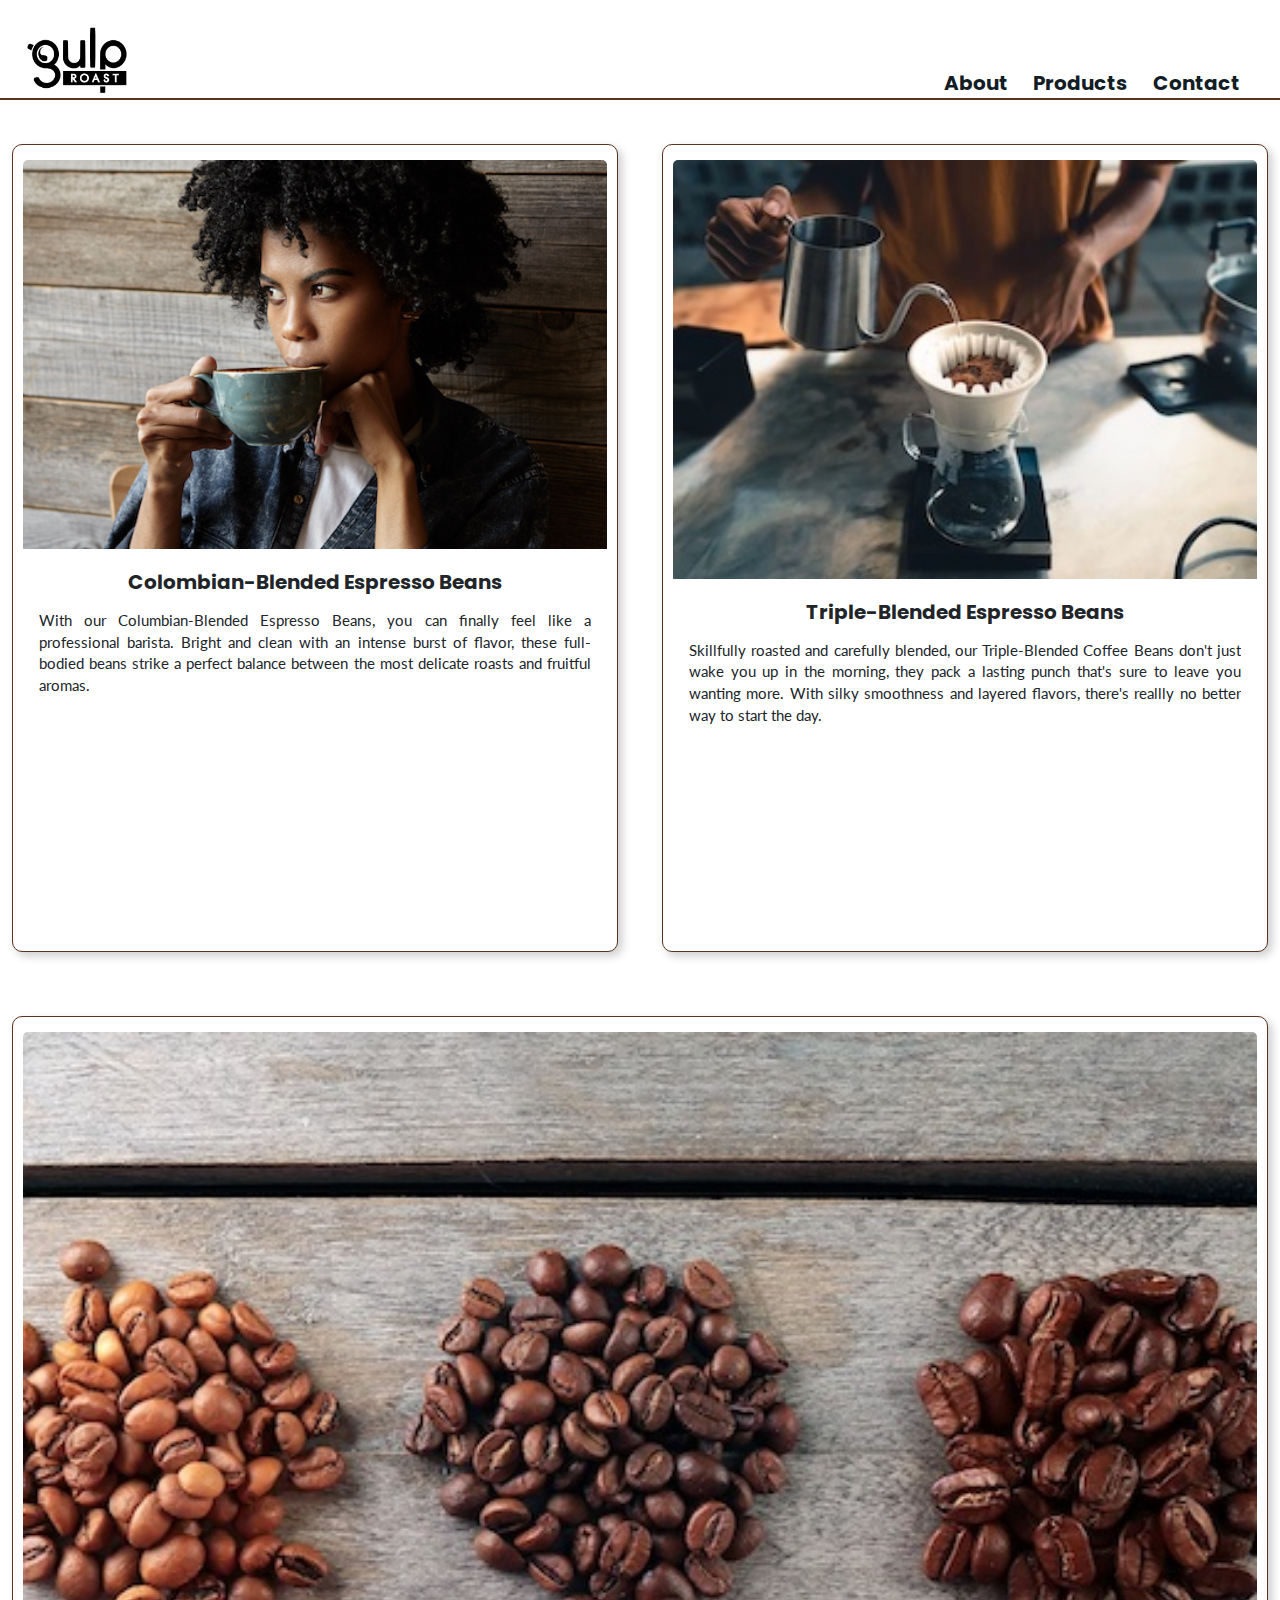
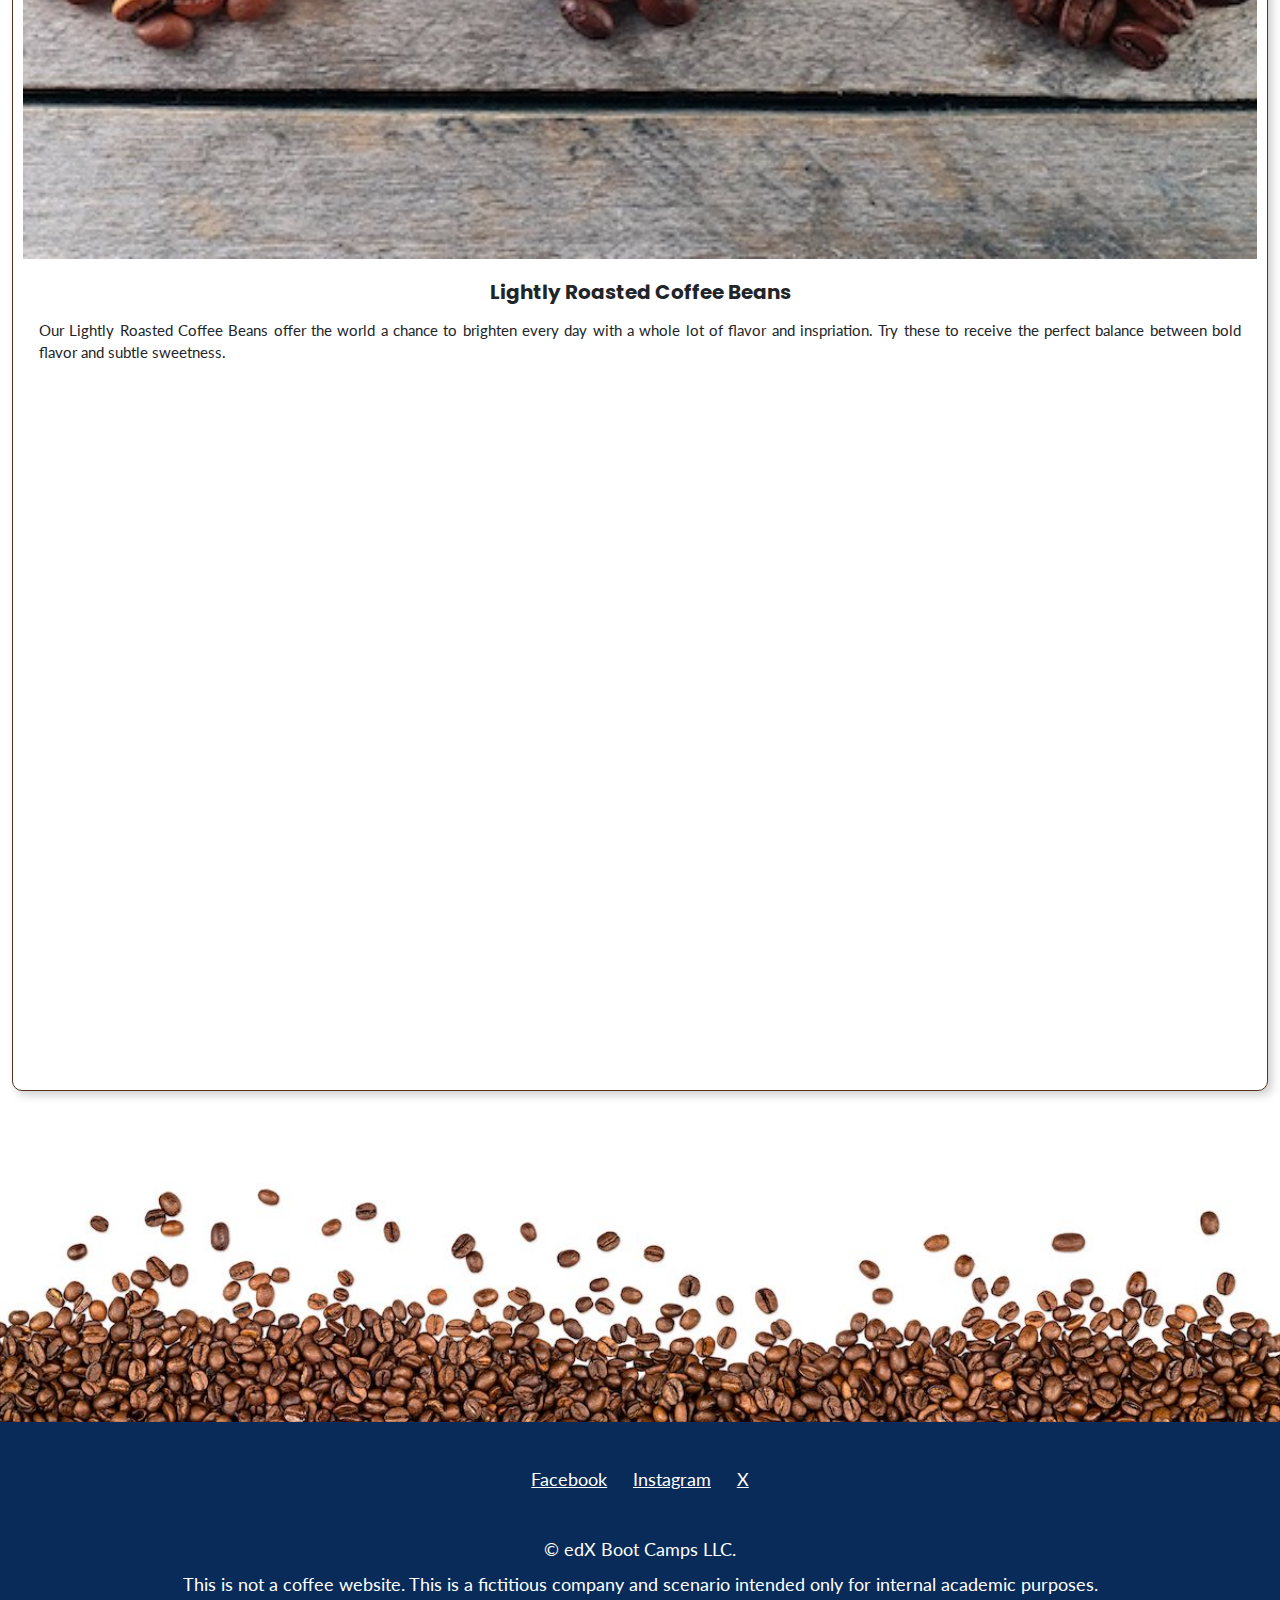
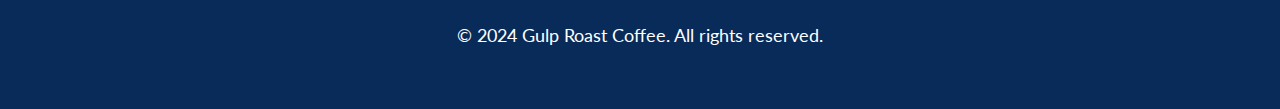
==== products.html @ be981de5 "Add files via upload" ====
<!DOCTYPE html>
<html lang="en">

<head>
	<meta charset="utf-8">
	<meta name="viewport" content="width=device-width, initial-scale=1">
	<!-- bootstrap -->
	<link href="https://cdn.jsdelivr.net/npm/bootstrap@5.3.3/dist/css/bootstrap.min.css" rel="stylesheet"
		integrity="sha384-QWTKZyjpPEjISv5WaRU9OFeRpok6YctnYmDr5pNlyT2bRjXh0JMhjY6hW+ALEwIH" crossorigin="anonymous">

	<link rel="stylesheet" href="products.css">
	<link rel="stylesheet" href="index.css">
	<link rel="stylesheet" href="about.css">
	<link rel="stylesheet" href="contact.css">

	<!-- Poppins font -->
	<link rel="preconnect" href="https://fonts.googleapis.com">
	<link rel="preconnect" href="https://fonts.gstatic.com" crossorigin>
	<link
		href="https://fonts.googleapis.com/css2?family=Poppins:ital,wght@0,100;0,200;0,300;0,400;0,500;0,600;0,700;0,800;0,900;1,100;1,200;1,300;1,400;1,500;1,600;1,700;1,800;1,900&display=swap"
		rel="stylesheet">

	<!-- Lato font -->
	<link rel="preconnect" href="https://fonts.googleapis.com">
	<link rel="preconnect" href="https://fonts.gstatic.com" crossorigin>
	<link
		href="https://fonts.googleapis.com/css2?family=Lato:ital,wght@0,100;0,300;0,400;0,700;0,900;1,100;1,300;1,400;1,700;1,900&display=swap"
		rel="stylesheet">

	<title>Gulp Roast Coffee Products</title>
</head>

<header>
	<div class="navbar">

		<!-- header logo -->
		<div id="logo">
			<a href="index.html">
				<img src="images/gulp-logo-dark.jpg" alt="gulp-roast-coffee-dark-logo">
			</a>
		</div>

		<!-- header navigation -->
		<nav>
			<ul class="nav-links">
				<li><a href="about.html">About</a></li>
				<li><a href="products.html">Products</a></li>
				<li><a href="contact.html">Contact</a></li>
			</ul>
		</nav>
	</div>
</header>


<body>
	<!-- body content -->
	<!-- grid -->
	<div class="row row-cols-1 row-cols-md-3 g-4">

		<!-- Product Card 1 -->
		<div class="col">
			<div class="card">
				<img src="images/gulp-drinking-coffee.jpg" class="card-img-top"
					alt="woman drinking coffee from a white mug">
				<div class="card-body">
					<h5 class="card-title">Colombian-Blended Espresso Beans</h5>
					<p></p>
					<p class="card-text">With our Columbian-Blended Espresso Beans, you can finally feel like a
						professional barista. Bright and clean with an intense burst of flavor, these full-bodied beans
						strike a
						perfect balance between the most delicate roasts and fruitful aromas.</p>
				</div>
			</div>
		</div>

		<!-- Product Card 2 -->
		<div class="col">
			<div class="card">
				<img src="images/gulp-pouring-coffee-horizontal-sm.jpg" class="card-img-top"
					alt="pouring water from a gooseneck kettle into a pourover top with a glass base">
				<div class="card-body">
					<h5 class="card-title">Triple-Blended Espresso Beans</h5>
					<p></p>
					<p class="card-text">Skillfully roasted and carefully blended, our Triple-Blended Coffee Beans don't
						just wake you up in the morning, they pack a lasting punch that's sure to leave you wanting
						more. With silky smoothness and layered flavors, there's reallly no better way to start the day.
					</p>
				</div>
			</div>
		</div>

		<!-- Product Card 3 -->
		<div class="col">
			<div class="card">
				<img src="images/gulp-coffee-beans.jpg" class="card-img-top"
					alt="three small piles of coffee beans on a wood background">
				<div class="card-body">
					<h5 class="card-title">Lightly Roasted Coffee Beans</h5>
					<p></p>
					<p class="card-text">Our Lightly Roasted Coffee Beans offer the world a chance to brighten every day
						with a whole lot of flavor and inspriation. Try these to receive the perfect balance between
						bold flavor and subtle sweetness.</p>
				</div>
			</div>
		</div>
	</div>

	<!-- footer -->
	<!-- coffee beans -->
	<footer>
		<div class="footer-beans">
			<img src="images/gulp-bottom-beans.jpg" alt="gulp-bottom-beans">
		</div>

		<!-- blue footer box -->
		<div class="blue-footer">

			<!-- social links -->
			<div id="footer-links">
				<a href="facebook.com">Facebook</a>
				<a href="instagram.com">Instagram</a>
				<a href="x.com">X</a>
			</div>
			&nbsp;
			<!--disclaimer in footer-->
			<div class="footer-disclaimer">
				<p>© edX Boot Camps LLC. <br>
					This is not a coffee website. This is a fictitious company and scenario intended only
					for internal academic purposes.</p>
			</div>

			<!-- copyright -->
			<div class="copyright-text">
				<p>© 2024 Gulp Roast Coffee. All rights reserved.</p>
			</div>
		</div>
	</footer>

</body>

</html>
---- products.css ----
body {
	box-sizing: border-box;
	margin: 0;
	padding: 0;
}

/* Header */
header {
	width: 100%;
	height: 100px;
	border-bottom: 2px solid #59331d;
	background-color: #ffffff;
	display: block;
	overflow: hidden;
}

.navbar {
	width: 100%;
	display: flex;
}

#logo {
	float: left;
	padding-left: 20px;
	padding-bottom: 50px;
}

#logo img {
	width: 114.19px;
	height: 80.183px;
}

nav {
	float: right;
}

.nav-links {
	list-style-type: none;
	margin-top: 10px;
	margin-right: 20px;
}

.nav-links li {
	display: inline-block;
	margin-right: 20px;
}

.nav-links li a {
	font-family: "Poppins", sans-serif;
	font-weight: bold;
	font-size: 20px;
	color: #131d26;
	text-decoration: none;
	padding: 50px 0;
	display: inline-block;
}

.nav-links li a:hover {
	color: #082b59;
}


/* Body Content */

h1,
h5 {
	font-family: "Poppins", sans-serif;
	font-size: 700;
	font-weight: bold;
}

.row {
	display: flex;
	justify-content: space-between;
	gap: 20px;
	flex-wrap: wrap;
	width: auto;
	margin: 0 auto;
}

.col {
	flex: 1 1 calc(30% - 20px);
	box-sizing: border-box;
}

.card {
	width: 100%;
	min-height: 400px;
	height: auto;
	aspect-ratio: 3 / 4;
	border: 1px solid #59331d;
	box-shadow: 4px 4px 10px rgba(0, 0, 0, 0.2);
	display: flex;
	flex-direction: column;
	align-items: center;
	justify-content: space-between;
	padding: 10px;
	border-radius: 10px;
	margin-top: 20px;
}

.card-img-top {
	height: auto;
	width: 100%;
	object-fit: cover;
	margin: 5px auto;
}

.card img {
	width: 100%;
	height: auto;
}

.card-title {
	font-size: 20px;
	text-align: center;
}

.card-text {
	font-family: "Lato", sans-serif;
	font-weight: 400;
	font-size: 14.5px;
	text-align: justify;
	overflow: hidden;
	line-height: 1.5;
	position: relative;
}

/* Footer */
footer {
	max-width: auto;
	height: 100px;
}

.footer-beans img {
	width: 100%;
	padding-top: 75px;
}

.blue-footer {
	background-color: #082b59;
	padding: 40px;
	width: auto;
	line-height: 35px;
}

.footer-disclaimer {
	text-align: center;
}

.footer-disclaimer p {
	font-family: "Lato", sans-serif;
	font-weight: 400;
	color: white;
}

#footer-links {
	text-align: center;
	word-spacing: 20px;
}

#footer-links a {
	font-family: "Lato", sans-serif;
	font-weight: 400;
	color: white;
}

.copyright-text {
	color: white;
}

.copyright-text p {
	font-family: "Lato", sans-serif;
	font-weight: 400;
	text-align: center;
}


/* Smartphone styles */
@media (max-width: 767px) {
	body {
		font-size: 14px;
	}
}

/* Tablet styles */
@media (min-width: 768px) and (max-width: 1024px) {
	body {
		font-size: 16px;
	}
}

/* Small desktop styles */
@media (min-width: 1025px) and (max-width: 1366px) {
	body {
		font-size: 18px;
	}
}

/* Medium to large desktop styles */
@media (min-width: 1367px) and (max-width: 1920px) {
	body {
		font-size: 20px;
	}
}
---- index.css ----
body {
	box-sizing: border-box;
	margin: 0;
	padding: 0;
}

/* Header */
header {
	width: 100%;
	height: 100px;
	border-bottom: 2px solid #59331d;
	background-color: #ffffff;
	display: block;
	overflow: hidden;
}

.navbar {
	width: 100%;
	display: flex;
}

#logo {
	float: left;
	padding-left: 20px;
	padding-bottom: 50px;
}

#logo img {
	width: 114.19px;
	height: 80.183px;
}

nav {
	float: right;
}

.nav-links {
	list-style-type: none;
	margin-top: 10px;
	margin-right: 20px;
}

.nav-links li {
	display: inline-block;
	margin-right: 20px;
}

.nav-links li a {
	font-family: "Poppins", sans-serif;
	font-weight: bold;
	font-size: 20px;
	color: #131d26;
	text-decoration: none;
	padding: 50px 0;
	display: inline-block;
}

.nav-links li a:hover {
	color: #082b59;
}

/* Body Content */

section.copy {
	display: block;
	padding: 20px;
}

.hero-image {
	width: 100%;
	margin: 20px;
}

.hero-image img {
	width: 100%;
	border-radius: 10px;
}

/* Text Block */

.flex-container {
	display: flex;
	justify-content: left;
	padding-left: 20px;
	width: 100%;
}

#text-block {
	display: fit;
	padding-left: 20px;
}

#text-block p {
	font-family: "Lato", sans-serif;
	font-size: larger;
	font-weight: 400;
	line-height: 2.5;
}

#text-block button {
	background-color: rgba(217, 133, 85, 0.5);
	color: white;
	justify-content: center;
	text-align: center;
	border-color: #59331d;
	border-radius: 10px;
	padding: 5px 15px;
	font-family: "Poppins", sans-serif;
	font-size: medium;
}

button a {
	color: #59331d;
	text-decoration: none;
}

/* Footer */
footer {
	max-width: auto;
	height: 100px;
}

.footer-beans img {
	width: 100%;
	padding-top: 75px;
}

.blue-footer {
	background-color: #082b59;
	padding: 40px;
	width: auto;
	line-height: 35px;
}

.footer-disclaimer {
	text-align: center;
}

.footer-disclaimer p {
	font-family: "Lato", sans-serif;
	font-weight: 400;
	color: white;
}

#footer-links {
	text-align: center;
	word-spacing: 20px;
}

#footer-links a {
	font-family: "Lato", sans-serif;
	font-weight: 400;
	color: white;
}

.copyright-text {
	color: white;
}

.copyright-text p {
	font-family: "Lato", sans-serif;
	font-weight: 400;
	text-align: center;
}

/* Smartphone styles */
@media (max-width: 767px) {
	body {
		font-size: 14px;
	}
}

/* Tablet styles */
@media (min-width: 768px) and (max-width: 1024px) {
	body {
		font-size: 16px;
	}
}

/* Small desktop styles */
@media (min-width: 1025px) and (max-width: 1366px) {
	body {
		font-size: 18px;
	}
}

/* Medium to large desktop styles */
@media (min-width: 1367px) and (max-width: 1920px) {
	body {
		font-size: 20px;
	}
}
---- about.css ----
body {
	box-sizing: border-box;
	margin: 0;
	padding: 0;
}

/* Header */
header {
	width: 100%;
	height: 100px;
	border-bottom: 2px solid #59331d;
	background-color: #ffffff;
	display: block;
	overflow: hidden;
}


.navbar {
	width: 100%;
	display: flex;
}

#logo {
	float: left;
	padding-left: 20px;
	padding-bottom: 50px;
}

#logo img {
	width: 114.19px;
	height: 80.183px;
}

nav {
	float: right;
}

.nav-links {
	list-style-type: none;
	margin-top: 10px;
	margin-right: 20px;
}

.nav-links li {
	display: inline-block;
	margin-right: 20px;
}

.nav-links li a {
	font-family: "Poppins", sans-serif;
	font-weight: bold;
	font-size: 20px;
	color: #131d26;
	text-decoration: none;
	padding: 50px 0;
	display: inline-block;
}

.nav-links li a:hover {
	color: #082b59;
}

/* About Us Content */

section.about-us {
	background-color: white;
	padding: 20px;
	margin-top: 20px;
}

h1 {
	font-family: "Poppins", sans-serif;
	font-size: xx-large;
	font-weight: 700;
}

h2 {
	font-family: "Poppins", sans-serif;
	font-size: medium;
	font-style: italic;
}

.row {
	display: flex;
	flex-direction: row;
	gap: 30px;
	flex-wrap: wrap;
	width: auto;
	margin: 0 auto;
}

.col {
	flex: 1 1 calc(50% - 20px);
	box-sizing: border-box;
}

#card-text {
	font-family: "Lato", sans-serif;
	font-weight: 400;
	font-size: 14.5px;
	text-align: justify;
	overflow: hidden;
	line-height: 1.5;
	position: relative;
	padding-left: 20px;
	padding-right: 20px;
}

button {
	padding-top: 20px;
	background-color: rgba(217, 133, 85, 0.5);
	justify-content: center;
	text-align: center;
	border-color: #59331d;
	border-radius: 10px;
	padding: 5px 15px;
	font-family: "Poppins", sans-serif;
	font-size: medium;
}

.image-container {
	width: 100%;
	height: 100%;
	overflow: hidden;
}

.image-container img {
	width: 100%;
	border-radius: 10px;
}

/* Footer */
footer {
	max-width: auto;
	height: 100px;
}

.footer-beans img {
	width: 100%;
	padding-top: 75px;
}

.blue-footer {
	background-color: #082b59;
	padding: 40px;
	width: auto;
	line-height: 35px;
}

.footer-disclaimer {
	text-align: center;
}

.footer-disclaimer p {
	font-family: "Lato", sans-serif;
	font-weight: 400;
	color: white;
}

#footer-links {
	text-align: center;
	word-spacing: 20px;
}

#footer-links a {
	font-family: "Lato", sans-serif;
	font-weight: 400;
	color: white;
}

.copyright-text {
	color: white;
}

.copyright-text p {
	font-family: "Lato", sans-serif;
	font-weight: 400;
	text-align: center;
}

/* Smartphone styles */
@media (max-width: 767px) {
	body {
		font-size: 14px;
	}
}

/* Tablet styles */
@media (min-width: 768px) and (max-width: 1024px) {
	body {
		font-size: 16px;
	}
}

/* Small desktop styles */
@media (min-width: 1025px) and (max-width: 1366px) {
	body {
		font-size: 18px;
	}
}

/* Medium to large desktop styles */
@media (min-width: 1367px) and (max-width: 1920px) {
	body {
		font-size: 20px;
	}
}
---- contact.css ----
body {
	box-sizing: border-box;
	margin: 0;
	padding: 0;
}

/* Header */
header {
	width: 100%;
	height: 100px;
	border-bottom: 2px solid #59331d;
	background-color: #ffffff;
	display: block;
	overflow: hidden;
}

.navbar {
	width: 100%;
	display: flex;
}

#logo {
	float: left;
	padding-left: 20px;
	padding-bottom: 50px;
}

#logo img {
	width: 114.19px;
	height: 80.183px;
}

nav {
	float: right;
}

.nav-links {
	list-style-type: none;
	margin-top: 10px;
	margin-right: 20px;
}

.nav-links li {
	display: inline-block;
	margin-right: 20px;
}

.nav-links li a {
	font-family: "Poppins", sans-serif;
	font-weight: bold;
	font-size: 20px;
	color: #131d26;
	text-decoration: none;
	padding: 50px 0;
	display: inline-block;
}

.nav-links li a:hover {
	color: #082b59;
}


/* Contact Us Content */

section.contact-us {
	background-color: white;
	display: flex;
	align-items: center;
}

h1 {
	font-family: "Poppins", sans-serif;
	font-size: xx-large;
	font-weight: 700;
}

.row {
	display: flex;
	flex-direction: row;
	gap: 20px;
	width: auto;
	margin: 0 auto;
}

.col {
	flex: 1 1 calc(50% - 20px);
	box-sizing: border-box;
}

#card-text {
	font-family: "Lato", sans-serif;
	font-weight: 400;
	font-size: 16px;
	text-align: justify;
	overflow: hidden;
	line-height: 1.5;
	position: relative;
	padding-left: 20px;
	padding-right: 10px;
}

button {
	padding-top: 20px;
	background-color: rgba(217, 133, 85, 0.5);
	justify-content: center;
	text-align: center;
	border-color: #59331d;
	border-radius: 10px;
	padding: 5px 15px;
	font-family: "Poppins", sans-serif;
	font-size: medium;
}

button.phone-button {
	margin-top: 10px;
}

button.email-button {
	margin-bottom: 10px;
}

.image-container {
	padding-top: 30px;
	width: 100%;
	height: auto;
	overflow: hidden;
	position: relative;
}

.image-container img {
	width: 100%;
	height: auto;
	border-radius: 10px;
	display: block;
}

/* Footer */
footer {
	width: 100%;
	height: 100px;
}

.footer-beans img {
	width: 100%;
	padding-top: 75px;
}

.blue-footer {
	background-color: #082b59;
	padding: 40px;
	width: auto;
	line-height: 35px;
}

.footer-disclaimer {
	text-align: center;
}

.footer-disclaimer p {
	font-family: "Lato", sans-serif;
	font-weight: 400;
	color: white;
}

#footer-links {
	text-align: center;
	word-spacing: 20px;
}

#footer-links a {
	font-family: "Lato", sans-serif;
	font-weight: 400;
	color: white;
}

.copyright-text {
	color: white;
}

.copyright-text p {
	font-family: "Lato", sans-serif;
	font-weight: 400;
	text-align: center;
}

/* Smartphone styles */
@media (max-width: 767px) {
	body {
		font-size: 14px;
	}
}

/* Tablet styles */
@media (min-width: 768px) and (max-width: 1024px) {
	body {
		font-size: 16px;
	}
}

/* Small desktop styles */
@media (min-width: 1025px) and (max-width: 1366px) {
	body {
		font-size: 18px;
	}
}

/* Medium to large desktop styles */
@media (min-width: 1367px) and (max-width: 1920px) {
	body {
		font-size: 20px;
	}
}
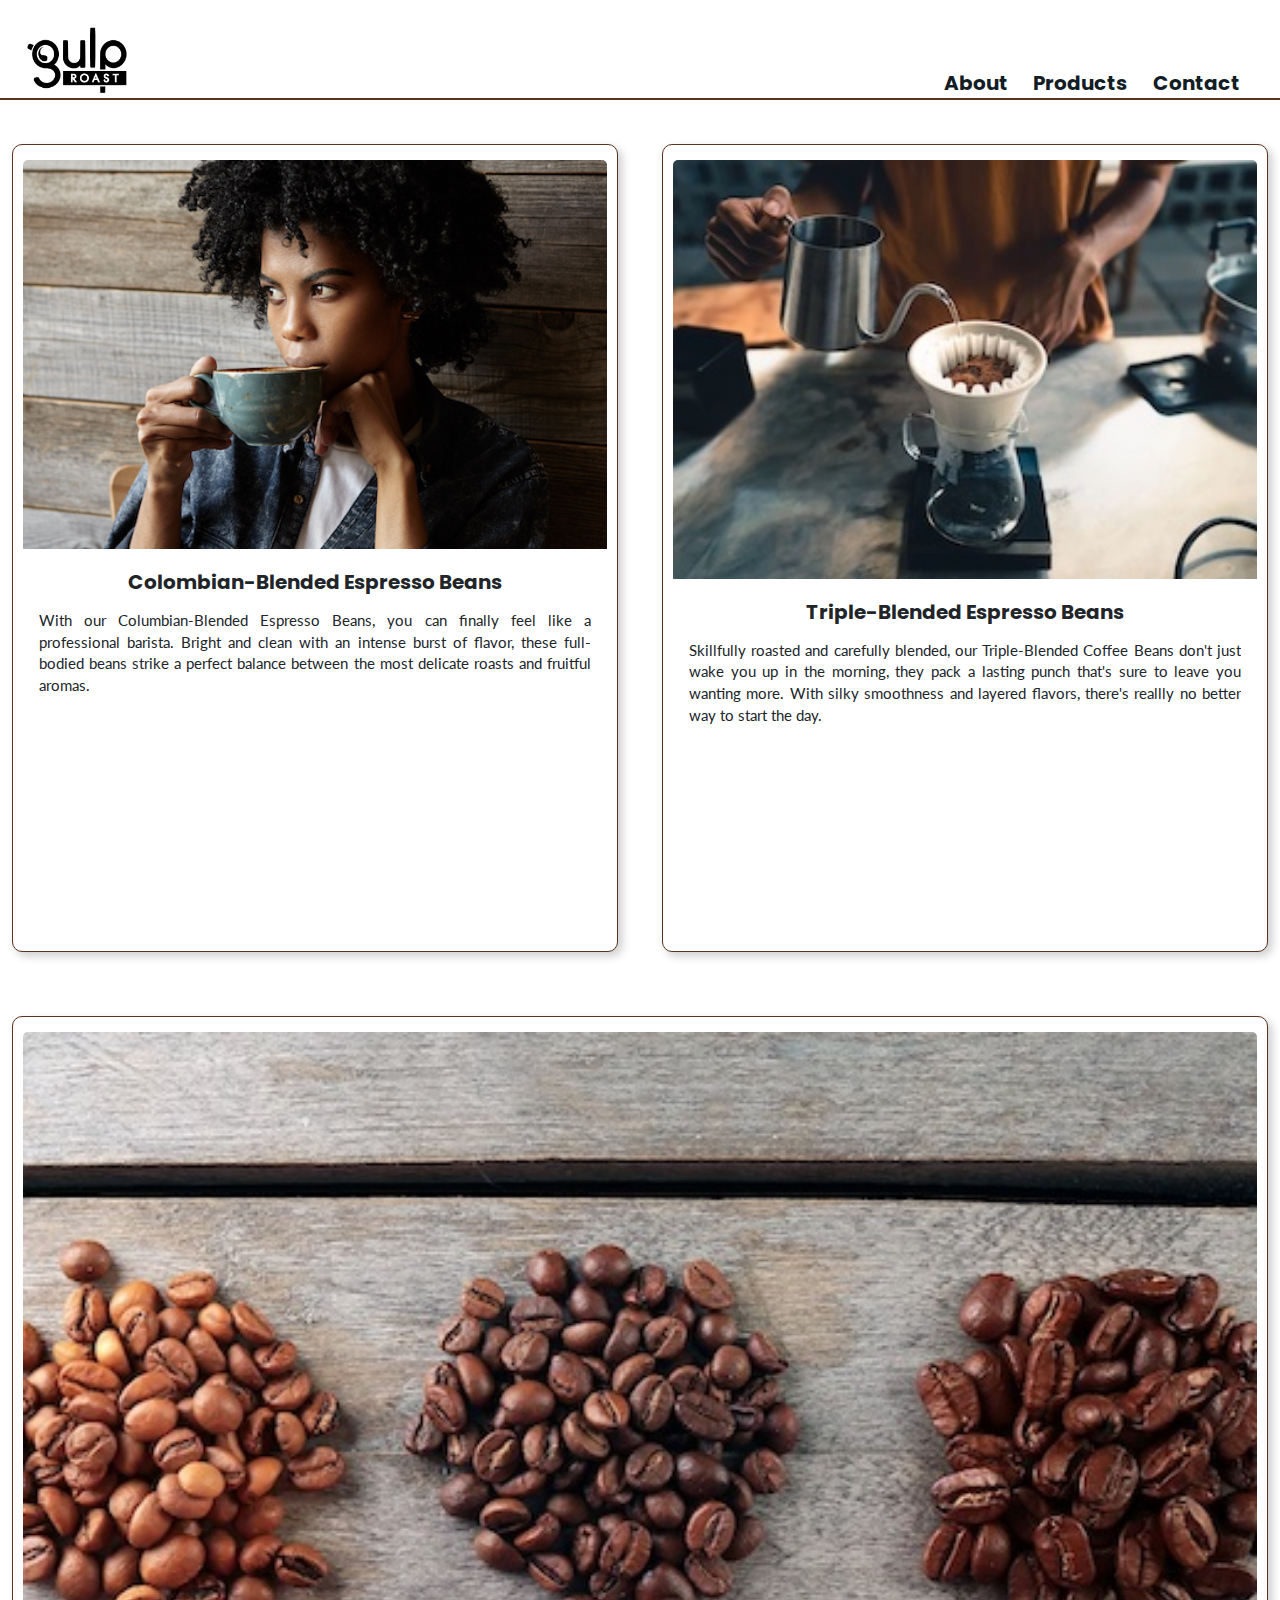
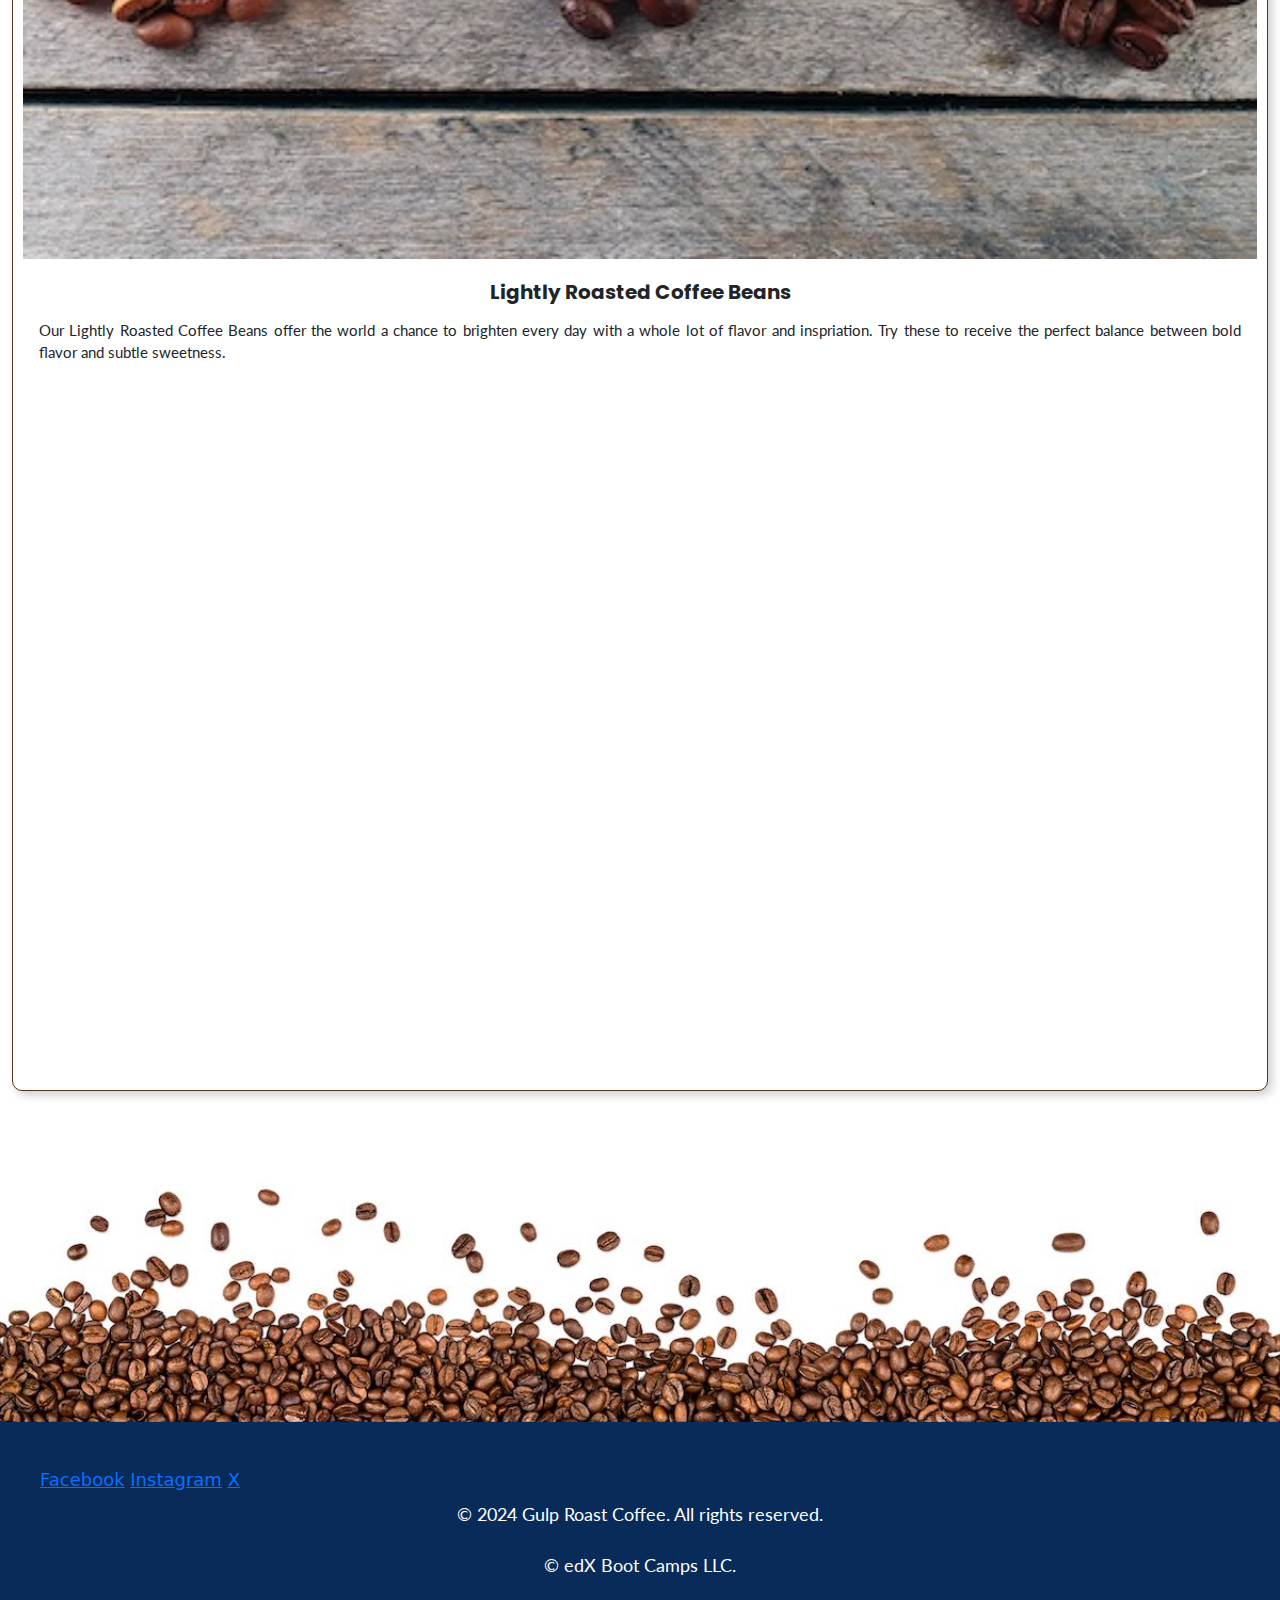
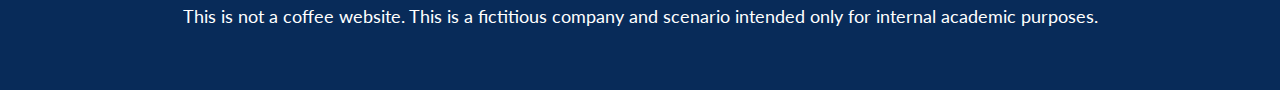
==== commit 3340a15c: "Add files via upload" ====
--- a/products.html
+++ b/products.html
@@ -50,7 +50,6 @@
 		</nav>
 	</div>
 </header>
-
 
 <body>
 	<!-- body content -->
@@ -116,23 +115,25 @@
 		<div class="blue-footer">
 
 			<!-- social links -->
-			<div id="footer-links">
+			<div id="footer-social-links">
 				<a href="facebook.com">Facebook</a>
 				<a href="instagram.com">Instagram</a>
 				<a href="x.com">X</a>
 			</div>
-			&nbsp;
-			<!--disclaimer in footer-->
-			<div class="footer-disclaimer">
-				<p>© edX Boot Camps LLC. <br>
-					This is not a coffee website. This is a fictitious company and scenario intended only
-					for internal academic purposes.</p>
-			</div>
+
 
 			<!-- copyright -->
 			<div class="copyright-text">
 				<p>© 2024 Gulp Roast Coffee. All rights reserved.</p>
 			</div>
+
+			<!--disclaimer in footer-->
+			<div class="footer-disclaimer">
+				<p>© edX Boot Camps LLC.</p>
+				<p>This is not a coffee website. This is a fictitious company and scenario intended only for internal
+					academic purposes.</p>
+			</div>
+
 		</div>
 	</footer>
 
